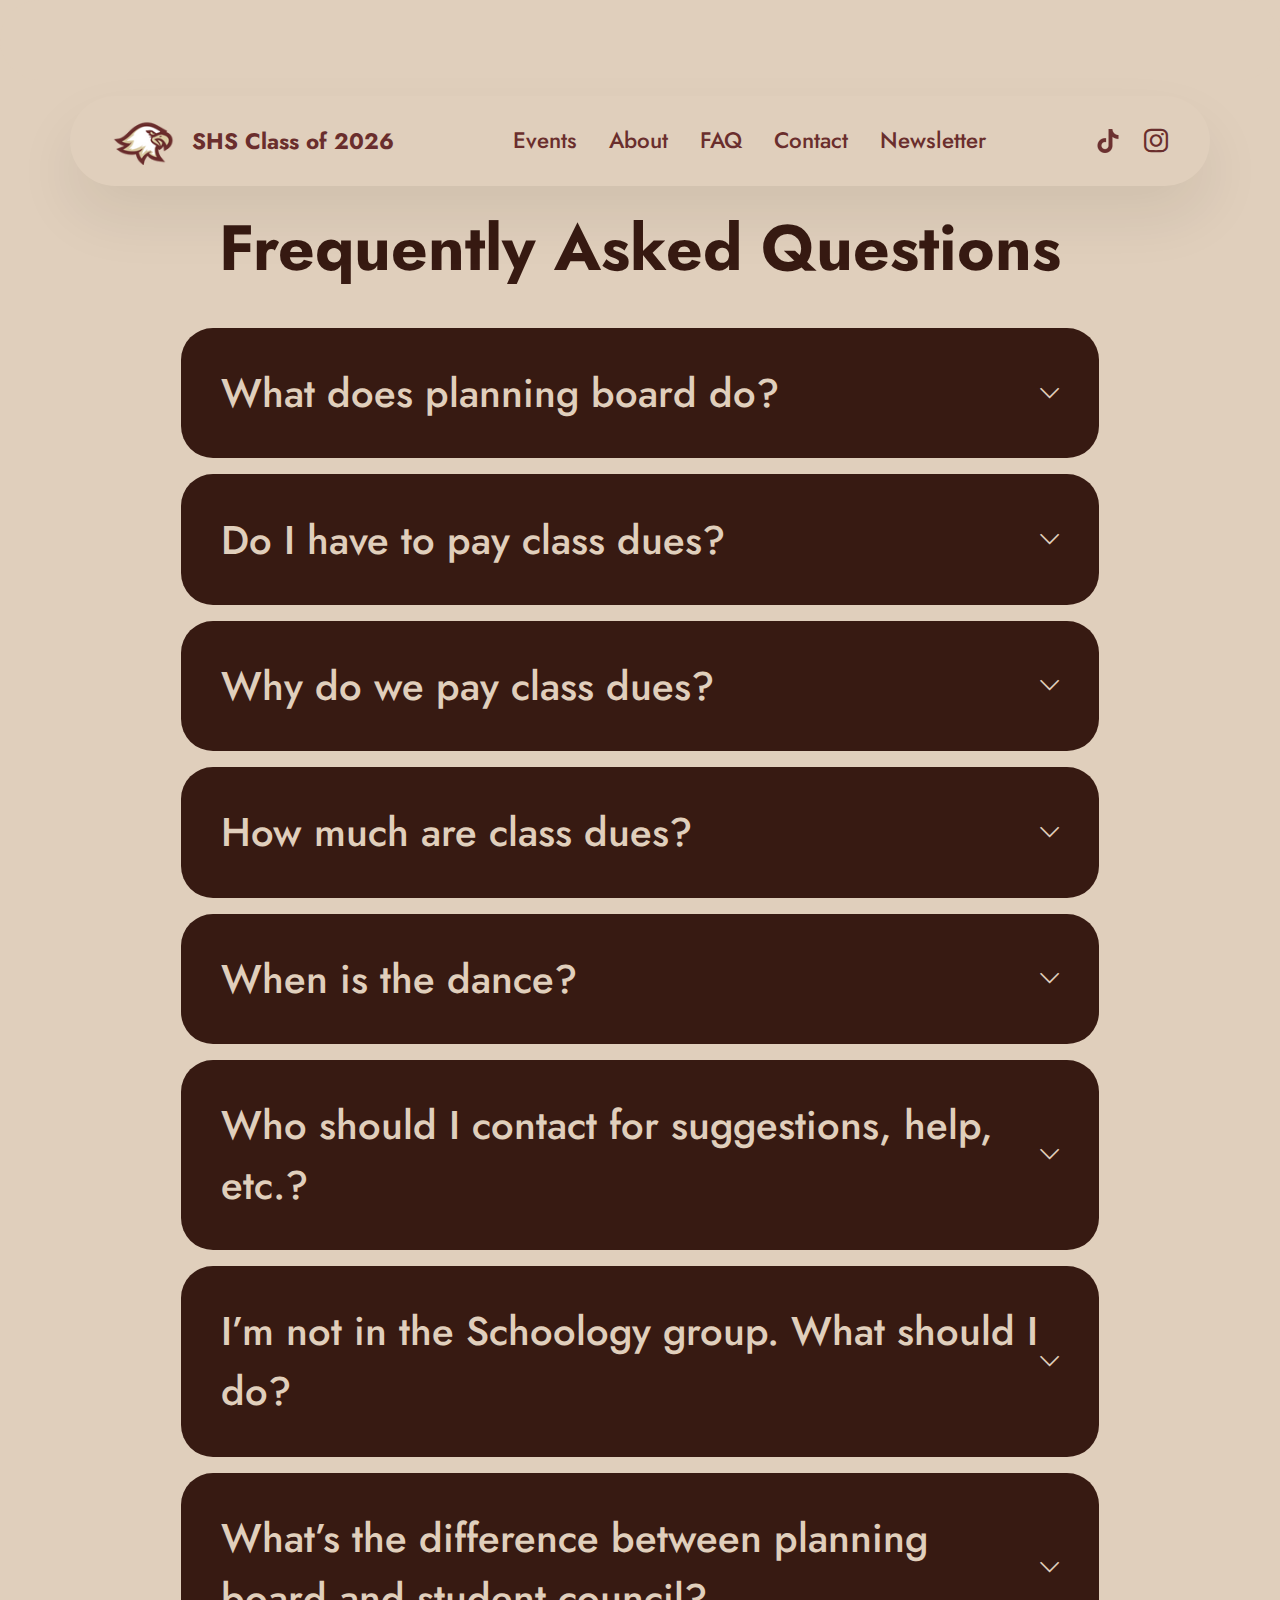
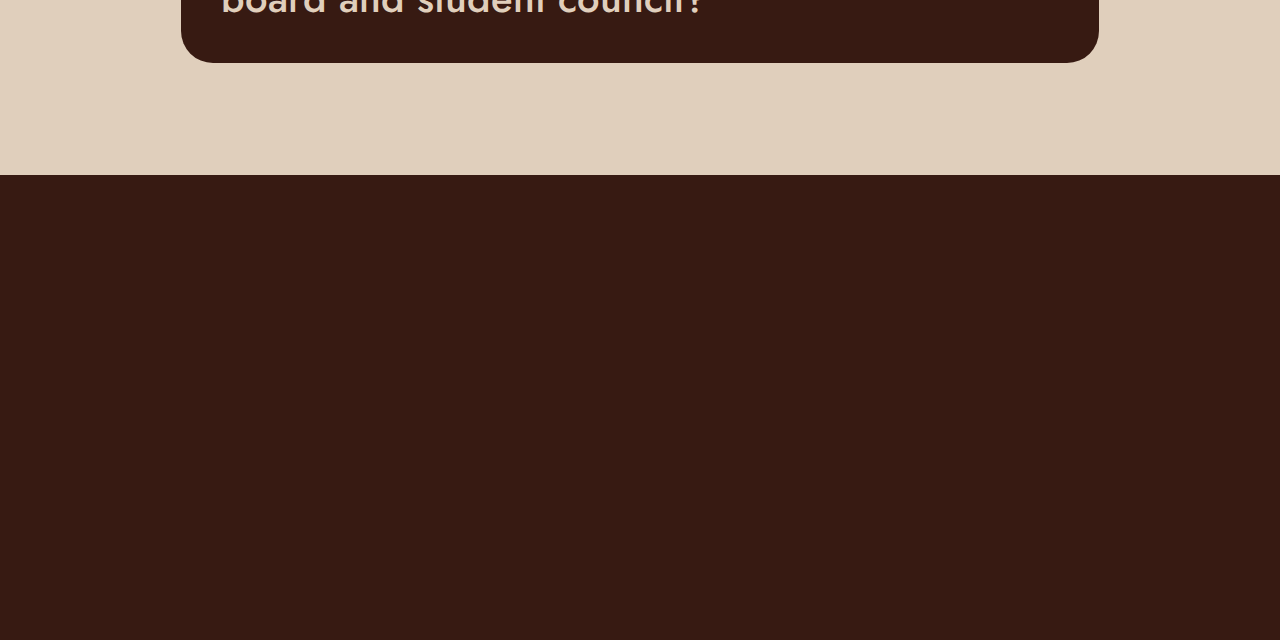
==== faq.html @ f6a35b47 "inital commit" ====
<!DOCTYPE html>
<html  >
<head>
  <!-- Site made with Mobirise Website Builder v5.9.6, https://mobirise.com -->
  <meta charset="UTF-8">
  <meta http-equiv="X-UA-Compatible" content="IE=edge">
  <meta name="generator" content="Mobirise v5.9.6, mobirise.com">
  <meta name="viewport" content="width=device-width, initial-scale=1, minimum-scale=1">
  <link rel="shortcut icon" href="assets/images/shslogo-2-90x90.png" type="image/x-icon">
  <meta name="description" content="">
  
  
  <title>FAQ</title>
  <link rel="stylesheet" href="assets/web/assets/mobirise-icons2/mobirise2.css">
  <link rel="stylesheet" href="assets/bootstrap/css/bootstrap.min.css">
  <link rel="stylesheet" href="assets/bootstrap/css/bootstrap-grid.min.css">
  <link rel="stylesheet" href="assets/bootstrap/css/bootstrap-reboot.min.css">
  <link rel="stylesheet" href="assets/animatecss/animate.css">
  <link rel="stylesheet" href="assets/dropdown/css/style.css">
  <link rel="stylesheet" href="assets/socicon/css/styles.css">
  <link rel="stylesheet" href="assets/theme/css/style.css">
  <link rel="preload" href="https://fonts.googleapis.com/css?family=Jost:100,200,300,400,500,600,700,800,900,100i,200i,300i,400i,500i,600i,700i,800i,900i&display=swap" as="style" onload="this.onload=null;this.rel='stylesheet'">
  <noscript><link rel="stylesheet" href="https://fonts.googleapis.com/css?family=Jost:100,200,300,400,500,600,700,800,900,100i,200i,300i,400i,500i,600i,700i,800i,900i&display=swap"></noscript>
  <link rel="preload" as="style" href="assets/mobirise/css/mbr-additional.css"><link rel="stylesheet" href="assets/mobirise/css/mbr-additional.css" type="text/css">

  
  
  
</head>
<body>
    <!-- ticker -->
<section> 

	<div class="ticker-container">
	  <div class="ticker-wrapper">
	  <div class="ticker-transition">
	  <div class="ticker-item"><h1  class="mbr-section-title mbr-fonts-style align-center mb-0 display-2">Class Dues of $20 are due Friday 6/10!</h1></div>
	  <div class="ticker-item"><h1  class="mbr-section-title mbr-fonts-style align-center mb-0 display-2">Dues will be collected at lunch between 2/10 and 6/10 </h1></div>
	  </div>
	  </div>
	  </div>
  
  </section>
  <section data-bs-version="5.1" class="menu menu2 cid-tJS6tZXiPa" once="menu" id="menu02-1u">
	

	<nav class="navbar navbar-dropdown navbar-expand-lg">
		<div class="container">
			<div class="navbar-brand">
				<span class="navbar-logo">
					<a href="index.html">
						<img src="assets/images/shslogo-2-90x90.png" alt="SHS" style="height: 3rem;">
					</a>
				</span>
				<span class="navbar-caption-wrap"><a class="navbar-caption text-warning text-primary display-4" href="index.html">SHS Class of 2026</a></span>
			</div>
			<button class="navbar-toggler" type="button" data-toggle="collapse" data-bs-toggle="collapse" data-target="#navbarSupportedContent" data-bs-target="#navbarSupportedContent" aria-controls="navbarNavAltMarkup" aria-expanded="false" aria-label="Toggle navigation">
				<div class="hamburger">
					<span></span>
					<span></span>
					<span></span>
					<span></span>
				</div>
			</button>
			<div class="collapse navbar-collapse" id="navbarSupportedContent">
				<ul class="navbar-nav nav-dropdown nav-right" data-app-modern-menu="true"><li class="nav-item"><a class="nav-link link text-warning text-primary display-4" href="index.html#tabs1-1m">Events</a></li><li class="nav-item">
						<a class="nav-link link text-warning text-primary display-4" href="index.html#header01-7">About</a>
					</li>
					<li class="nav-item">
						<a class="nav-link link text-warning text-primary display-4" href="faq.html" aria-expanded="false">FAQ</a>
					</li>
					<li class="nav-item">
						<a class="nav-link link text-warning text-primary display-4" href="page1.html">Contact</a>
					</li><li class="nav-item"><a class="nav-link link text-warning text-primary display-4" href="index.html#form01-23">Newsletter</a></li></ul>
				<div class="icons-menu">
					<a class="iconfont-wrapper" href="https://www.tiktok.com/@shs_planning_board26">
						<span class="p-2 mbr-iconfont socicon-tiktok socicon"></span>
					</a>
					<a class="iconfont-wrapper" href="https://www.instagram.com/sharonclassof26/">
						<span class="p-2 mbr-iconfont socicon-instagram socicon"></span>
					</a>
					
					
				</div>
				
			</div>
		</div>
	</nav>
</section>

<section data-bs-version="5.1" class="list1 cid-tQ1rCrX3XJ" id="list01-1n">
	<br>
    <br>
    <br>
	
	<div class="container">
		<div class="row justify-content-center">
			<div class="col-12 col-md-12 col-lg-10 m-auto">
				<div class="content">
					<div class="mbr-section-head align-left mb-5">
						
						<h3 class="mbr-section-title mb-2 mbr-fonts-style display-2">
							<strong>Frequently Asked Questions</strong>
						</h3>
					</div>
					<div id="bootstrap-accordion_15" class="panel-group accordionStyles accordion" role="tablist" aria-multiselectable="true">
						<div class="card mb-3">
							<div class="card-header" role="tab" id="headingOne">
								<a role="button" class="panel-title collapsed" data-toggle="collapse" data-bs-toggle="collapse" data-core="" href="#collapse1_15" aria-expanded="false" aria-controls="collapse1">
									<h6 class="panel-title-edit mbr-semibold mbr-fonts-style mb-0 display-5">
										What does planning board do?
									</h6>
									<span class="sign mbr-iconfont mobi-mbri-arrow-down"></span>
								</a>
							</div>
							<div id="collapse1_15" class="panel-collapse noScroll collapse" role="tabpanel" aria-labelledby="headingOne" data-parent="#accordion" data-bs-parent="#bootstrap-accordion_15">
								<div class="panel-body">
									<p class="mbr-fonts-style panel-text display-7">
										Planning Board works to plan fun events for the class like dances, spirit days, and more.
									</p>
								</div>
							</div>
						</div>
						<div class="card mb-3">
							<div class="card-header" role="tab" id="headingOne">
								<a role="button" class="panel-title collapsed" data-toggle="collapse" data-bs-toggle="collapse" data-core="" href="#collapse2_15" aria-expanded="false" aria-controls="collapse2">
									<h6 class="panel-title-edit mbr-semibold mbr-fonts-style mb-0 display-5">
										Do I have to pay class dues?
									</h6>
									<span class="sign mbr-iconfont mobi-mbri-arrow-down"></span>
								</a>
							</div>
							<div id="collapse2_15" class="panel-collapse noScroll collapse" role="tabpanel" aria-labelledby="headingOne" data-parent="#accordion" data-bs-parent="#bootstrap-accordion_15">
								<div class="panel-body">
									<p class="mbr-fonts-style panel-text display-7">
										Yes. If you don’t pay your dues then you won’t be able to participate in class events.
									</p>
								</div>
							</div>
						</div>
						<div class="card mb-3">
							<div class="card-header" role="tab" id="headingOne">
								<a role="button" class="panel-title collapsed" data-toggle="collapse" data-bs-toggle="collapse" data-core="" href="#collapse3_15" aria-expanded="false" aria-controls="collapse3">
									<h6 class="panel-title-edit mbr-semibold mbr-fonts-style mb-0 display-5">
										Why do we pay class dues?
									</h6>
									<span class="sign mbr-iconfont mobi-mbri-arrow-down"></span>
								</a>
							</div>
							<div id="collapse3_15" class="panel-collapse noScroll collapse" role="tabpanel" aria-labelledby="headingOne" data-parent="#accordion" data-bs-parent="#bootstrap-accordion_15">
								<div class="panel-body">
									<p class="mbr-fonts-style panel-text display-7">
										Class dues help fund the activities for the class.
									</p>
								</div>
							</div>
						</div>
						<div class="card mb-3">
							<div class="card-header" role="tab" id="headingOne">
								<a role="button" class="panel-title collapsed" data-toggle="collapse" data-bs-toggle="collapse" data-core="" href="#collapse4_15" aria-expanded="false" aria-controls="collapse4">
									<h6 class="panel-title-edit mbr-semibold mbr-fonts-style mb-0 display-5">
										How much are class dues?
									</h6>
									<span class="sign mbr-iconfont mobi-mbri-arrow-down"></span>
								</a>
							</div>
							<div id="collapse4_15" class="panel-collapse noScroll collapse" role="tabpanel" aria-labelledby="headingOne" data-parent="#accordion" data-bs-parent="#bootstrap-accordion_15">
								<div class="panel-body">
									<p class="mbr-fonts-style panel-text display-7">
										The amount changes every year. For Freshmen it is $10 and then it goes up by $10 each year. Sophomores $20 Juniors $30 Seniors $40 
									</p>
								</div>
							</div>
						</div>
						<div class="card mb-3">
							<div class="card-header" role="tab" id="headingOne">
								<a role="button" class="panel-title collapsed" data-toggle="collapse" data-bs-toggle="collapse" data-core="" href="#collapse5_15" aria-expanded="false" aria-controls="collapse5">
									<h6 class="panel-title-edit mbr-semibold mbr-fonts-style mb-0 display-5">
										When is the dance?
									</h6>
									<span class="sign mbr-iconfont mobi-mbri-arrow-down"></span>
								</a>
							</div>
							<div id="collapse5_15" class="panel-collapse noScroll collapse" role="tabpanel" aria-labelledby="headingOne" data-parent="#accordion" data-bs-parent="#bootstrap-accordion_15">
								<div class="panel-body">
									<p class="mbr-fonts-style panel-text display-7">
										Check the upcoming events tab to see what we have planned and when it's happening. You can also check out our instagram for updates on the events we have planned.
									</p>
								</div>
							</div>
						</div>
						<div class="card mb-3">
							<div class="card-header" role="tab" id="headingOne">
								<a role="button" class="panel-title collapsed" data-toggle="collapse" data-bs-toggle="collapse" data-core="" href="#collapse6_15" aria-expanded="false" aria-controls="collapse5">
									<h6 class="panel-title-edit mbr-semibold mbr-fonts-style mb-0 display-5">
										Who should I contact for suggestions, help, etc.?
									</h6>
									<span class="sign mbr-iconfont mobi-mbri-arrow-down"></span>
								</a>
							</div>
							<div id="collapse6_15" class="panel-collapse noScroll collapse" role="tabpanel" aria-labelledby="headingOne" data-parent="#accordion" data-bs-parent="#bootstrap-accordion_15">
								<div class="panel-body">
									<p class="mbr-fonts-style panel-text display-7">
										Please send feedback and You can also contact any of the officers by email or other means of communication. 
										You can fill out the feedback form with suggestions, email sharonclassof2026@gmail.com, or check out the Contact tab for more information on messaging specific people.
									</p>
								</div>
							</div>
						</div>
						<div class="card mb-3">
							<div class="card-header" role="tab" id="headingOne">
								<a role="button" class="panel-title collapsed" data-toggle="collapse" data-bs-toggle="collapse" data-core="" href="#collapse7_15" aria-expanded="false" aria-controls="collapse5">
									<h6 class="panel-title-edit mbr-semibold mbr-fonts-style mb-0 display-5">
										I’m not in the Schoology group. What should I do?
									</h6>
									<span class="sign mbr-iconfont mobi-mbri-arrow-down"></span>
								</a>
							</div>
							<div id="collapse7_15" class="panel-collapse noScroll collapse" role="tabpanel" aria-labelledby="headingOne" data-parent="#accordion" data-bs-parent="#bootstrap-accordion_15">
								<div class="panel-body">
									<p class="mbr-fonts-style panel-text display-7">
										If you are not on the Schoology, fill out the google form linked on the home page and we will get you into the group as soon as we can.
									</p>
								</div>
							</div>
						</div>
						<div class="card mb-3">
							<div class="card-header" role="tab" id="headingOne">
								<a role="button" class="panel-title collapsed" data-toggle="collapse" data-bs-toggle="collapse" data-core="" href="#collapse8_15" aria-expanded="false" aria-controls="collapse6">
									<h6 class="panel-title-edit mbr-semibold mbr-fonts-style mb-0 display-5">
										What’s the difference between planning board and student council?
									</h6>
									<span class="sign mbr-iconfont mobi-mbri-arrow-down"></span>
								</a>
							</div>
							<div id="collapse8_15" class="panel-collapse noScroll collapse" role="tabpanel" aria-labelledby="headingOne" data-parent="#accordion" data-bs-parent="#bootstrap-accordion_15">
								<div class="panel-body">
									<p class="mbr-fonts-style panel-text display-7">
										Student council is made up of students from all grades and they plan school wide events like pep rallies. On the other hand, the planning board is specific to the class and plans grade specific events like dances.
									</p>
								</div>
							</div>
						</div>
					</div>
				</div>
			</div>
		</div>
	</div>
</section>

<section data-bs-version="5.1" class="footer1 programm5 cid-tQ3agaWe8R" once="footers" id="footer03-22">

        

    

    <div class="container">
        <div class="row">

            <div class="row-links mb-4">
                <ul class="header-menu">
                  
                  
                  
                  
                <li class="header-menu-item mbr-fonts-style display-5"><a href="index.html#header01-7" class="text-secondary">About</a></li><li class="header-menu-item mbr-fonts-style display-5"><strong><a href="index.html#tabs1-1m" class="text-secondary">Upcoming Events</a></strong></li><li class="header-menu-item mbr-fonts-style display-5"><strong><em><a href="page1.html" class="text-secondary">Contact</a></em></strong><br></li><li class="header-menu-item mbr-fonts-style display-5"><a href="index.html#list01-1n" class="text-secondary">FAQ</a></li></ul>
              </div>

            <div class="col-12">
                <div class="social-row">
                    <div class="soc-item">
                        <a href="https://www.instagram.com/sharonclassof26/" target="_blank">
                            <span class="mbr-iconfont display-7 socicon-instagram socicon"></span>
                        </a>
                    </div>
                    <div class="soc-item">
                        <a href="https://www.tiktok.com/@shs_planning_board26" target="_blank">
                            <span class="mbr-iconfont socicon-tiktok socicon"></span>
                        </a>
                    </div>
                    
                    
                    
                </div>
            </div>
            <div class="col-12 mt-5">
                <p class="mbr-fonts-style copyright display-7">
                    Sharon High School Class of 2026 Planning Board</p>
            </div>
        </div>
    </div>
</section><script src="assets/bootstrap/js/bootstrap.bundle.min.js"></script>  <script src="assets/smoothscroll/smooth-scroll.js"></script>  <script src="assets/ytplayer/index.js"></script>  <script src="assets/dropdown/js/navbar-dropdown.js"></script>  <script src="assets/theme/js/script.js"></script>  <script src="assets/formoid/formoid.min.js"></script>  
  
  
 <div id="scrollToTop" class="scrollToTop mbr-arrow-up"><a style="text-align: center;"><i class="mbr-arrow-up-icon mbr-arrow-up-icon-cm cm-icon cm-icon-smallarrow-up"></i></a></div>
    <input name="animation" type="hidden">
  </body>
</html>
---- assets/web/assets/mobirise-icons2/mobirise2.css ----
@font-face {
  font-family: 'Moririse2';
  font-display: swap;
  src:  url('mobirise2.eot?f2bix4');
  src:  url('mobirise2.eot?f2bix4#iefix') format('embedded-opentype'),
    url('mobirise2.ttf?f2bix4') format('truetype'),
    url('mobirise2.woff?f2bix4') format('woff'),
    url('mobirise2.svg?f2bix4#mobirise2') format('svg');
  font-weight: normal;
  font-style: normal;
}

[class^="mobi-"], [class*=" mobi-"] {
  /* use !important to prevent issues with browser extensions that change fonts */
  font-family: 'Moririse2' !important;
  speak: none;
  font-style: normal;
  font-weight: normal;
  font-variant: normal;
  text-transform: none;
  line-height: 1;

  /* Better Font Rendering =========== */
  -webkit-font-smoothing: antialiased;
  -moz-osx-font-smoothing: grayscale;
}

.mobi-mbri-add-submenu:before {
  content: "\e900";
}
.mobi-mbri-alert:before {
  content: "\e901";
}
.mobi-mbri-align-center:before {
  content: "\e902";
}
.mobi-mbri-align-justify:before {
  content: "\e903";
}
.mobi-mbri-align-left:before {
  content: "\e904";
}
.mobi-mbri-align-right:before {
  content: "\e905";
}
.mobi-mbri-android:before {
  content: "\e906";
}
.mobi-mbri-apple:before {
  content: "\e907";
}
.mobi-mbri-arrow-down:before {
  content: "\e908";
}
.mobi-mbri-arrow-next:before {
  content: "\e909";
}
.mobi-mbri-arrow-prev:before {
  content: "\e90a";
}
.mobi-mbri-arrow-up:before {
  content: "\e90b";
}
.mobi-mbri-bold:before {
  content: "\e90c";
}
.mobi-mbri-bookmark:before {
  content: "\e90d";
}
.mobi-mbri-bootstrap:before {
  content: "\e90e";
}
.mobi-mbri-briefcase:before {
  content: "\e90f";
}
.mobi-mbri-browse:before {
  content: "\e910";
}
.mobi-mbri-bulleted-list:before {
  content: "\e911";
}
.mobi-mbri-calendar:before {
  content: "\e912";
}
.mobi-mbri-camera:before {
  content: "\e913";
}
.mobi-mbri-cart-add:before {
  content: "\e914";
}
.mobi-mbri-cart-full:before {
  content: "\e915";
}
.mobi-mbri-cash:before {
  content: "\e916";
}
.mobi-mbri-change-style:before {
  content: "\e917";
}
.mobi-mbri-chat:before {
  content: "\e918";
}
.mobi-mbri-clock:before {
  content: "\e919";
}
.mobi-mbri-close:before {
  content: "\e91a";
}
.mobi-mbri-cloud:before {
  content: "\e91b";
}
.mobi-mbri-code:before {
  content: "\e91c";
}
.mobi-mbri-contact-form:before {
  content: "\e91d";
}
.mobi-mbri-credit-card:before {
  content: "\e91e";
}
.mobi-mbri-cursor-click:before {
  content: "\e91f";
}
.mobi-mbri-cust-feedback:before {
  content: "\e920";
}
.mobi-mbri-database:before {
  content: "\e921";
}
.mobi-mbri-delivery:before {
  content: "\e922";
}
.mobi-mbri-desktop:before {
  content: "\e923";
}
.mobi-mbri-devices:before {
  content: "\e924";
}
.mobi-mbri-down:before {
  content: "\e925";
}
.mobi-mbri-download-2:before {
  content: "\e926";
}
.mobi-mbri-download:before {
  content: "\e927";
}
.mobi-mbri-drag-n-drop-2:before {
  content: "\e928";
}
.mobi-mbri-drag-n-drop:before {
  content: "\e929";
}
.mobi-mbri-edit-2:before {
  content: "\e92a";
}
.mobi-mbri-edit:before {
  content: "\e92b";
}
.mobi-mbri-error:before {
  content: "\e92c";
}
.mobi-mbri-extension:before {
  content: "\e92d";
}
.mobi-mbri-features:before {
  content: "\e92e";
}
.mobi-mbri-file:before {
  content: "\e92f";
}
.mobi-mbri-flag:before {
  content: "\e930";
}
.mobi-mbri-folder:before {
  content: "\e931";
}
.mobi-mbri-gift:before {
  content: "\e932";
}
.mobi-mbri-github:before {
  content: "\e933";
}
.mobi-mbri-globe-2:before {
  content: "\e934";
}
.mobi-mbri-globe:before {
  content: "\e935";
}
.mobi-mbri-growing-chart:before {
  content: "\e936";
}
.mobi-mbri-hearth:before {
  content: "\e937";
}
.mobi-mbri-help:before {
  content: "\e938";
}
.mobi-mbri-home:before {
  content: "\e939";
}
.mobi-mbri-hot-cup:before {
  content: "\e93a";
}
.mobi-mbri-idea:before {
  content: "\e93b";
}
.mobi-mbri-image-gallery:before {
  content: "\e93c";
}
.mobi-mbri-image-slider:before {
  content: "\e93d";
}
.mobi-mbri-info:before {
  content: "\e93e";
}
.mobi-mbri-italic:before {
  content: "\e93f";
}
.mobi-mbri-key:before {
  content: "\e940";
}
.mobi-mbri-laptop:before {
  content: "\e941";
}
.mobi-mbri-layers:before {
  content: "\e942";
}
.mobi-mbri-left-right:before {
  content: "\e943";
}
.mobi-mbri-left:before {
  content: "\e944";
}
.mobi-mbri-letter:before {
  content: "\e945";
}
.mobi-mbri-like:before {
  content: "\e946";
}
.mobi-mbri-link:before {
  content: "\e947";
}
.mobi-mbri-lock:before {
  content: "\e948";
}
.mobi-mbri-login:before {
  content: "\e949";
}
.mobi-mbri-logout:before {
  content: "\e94a";
}
.mobi-mbri-magic-stick:before {
  content: "\e94b";
}
.mobi-mbri-map-pin:before {
  content: "\e94c";
}
.mobi-mbri-menu:before {
  content: "\e94d";
}
.mobi-mbri-mobile-2:before {
  content: "\e94e";
}
.mobi-mbri-mobile-horizontal:before {
  content: "\e94f";
}
.mobi-mbri-mobile:before {
  content: "\e950";
}
.mobi-mbri-mobirise:before {
  content: "\e951";
}
.mobi-mbri-more-horizontal:before {
  content: "\e952";
}
.mobi-mbri-more-vertical:before {
  content: "\e953";
}
.mobi-mbri-music:before {
  content: "\e954";
}
.mobi-mbri-new-file:before {
  content: "\e955";
}
.mobi-mbri-numbered-list:before {
  content: "\e956";
}
.mobi-mbri-opened-folder:before {
  content: "\e957";
}
.mobi-mbri-pages:before {
  content: "\e958";
}
.mobi-mbri-paper-plane:before {
  content: "\e959";
}
.mobi-mbri-paperclip:before {
  content: "\e95a";
}
.mobi-mbri-phone:before {
  content: "\e95b";
}
.mobi-mbri-photo:before {
  content: "\e95c";
}
.mobi-mbri-photos:before {
  content: "\e95d";
}
.mobi-mbri-pin:before {
  content: "\e95e";
}
.mobi-mbri-play:before {
  content: "\e95f";
}
.mobi-mbri-plus:before {
  content: "\e960";
}
.mobi-mbri-preview:before {
  content: "\e961";
}
.mobi-mbri-print:before {
  content: "\e962";
}
.mobi-mbri-protect:before {
  content: "\e963";
}
.mobi-mbri-question:before {
  content: "\e964";
}
.mobi-mbri-quote-left:before {
  content: "\e965";
}
.mobi-mbri-quote-right:before {
  content: "\e966";
}
.mobi-mbri-redo:before {
  content: "\e967";
}
.mobi-mbri-refresh:before {
  content: "\e968";
}
.mobi-mbri-responsive-2:before {
  content: "\e969";
}
.mobi-mbri-responsive:before {
  content: "\e96a";
}
.mobi-mbri-right:before {
  content: "\e96b";
}
.mobi-mbri-rocket:before {
  content: "\e96c";
}
.mobi-mbri-sad-face:before {
  content: "\e96d";
}
.mobi-mbri-sale:before {
  content: "\e96e";
}
.mobi-mbri-save:before {
  content: "\e96f";
}
.mobi-mbri-search:before {
  content: "\e970";
}
.mobi-mbri-setting-2:before {
  content: "\e971";
}
.mobi-mbri-setting-3:before {
  content: "\e972";
}
.mobi-mbri-setting:before {
  content: "\e973";
}
.mobi-mbri-share:before {
  content: "\e974";
}
.mobi-mbri-shopping-bag:before {
  content: "\e975";
}
.mobi-mbri-shopping-basket:before {
  content: "\e976";
}
.mobi-mbri-shopping-cart:before {
  content: "\e977";
}
.mobi-mbri-sites:before {
  content: "\e978";
}
.mobi-mbri-smile-face:before {
  content: "\e979";
}
.mobi-mbri-speed:before {
  content: "\e97a";
}
.mobi-mbri-star:before {
  content: "\e97b";
}
.mobi-mbri-success:before {
  content: "\e97c";
}
.mobi-mbri-sun:before {
  content: "\e97d";
}
.mobi-mbri-sun2:before {
  content: "\e97e";
}
.mobi-mbri-tablet-vertical:before {
  content: "\e97f";
}
.mobi-mbri-tablet:before {
  content: "\e980";
}
.mobi-mbri-target:before {
  content: "\e981";
}
.mobi-mbri-timer:before {
  content: "\e982";
}
.mobi-mbri-to-ftp:before {
  content: "\e983";
}
.mobi-mbri-to-local-drive:before {
  content: "\e984";
}
.mobi-mbri-touch-swipe:before {
  content: "\e985";
}
.mobi-mbri-touch:before {
  content: "\e986";
}
.mobi-mbri-trash:before {
  content: "\e987";
}
.mobi-mbri-underline:before {
  content: "\e988";
}
.mobi-mbri-undo:before {
  content: "\e989";
}
.mobi-mbri-unlink:before {
  content: "\e98a";
}
.mobi-mbri-unlock:before {
  content: "\e98b";
}
.mobi-mbri-up-down:before {
  content: "\e98c";
}
.mobi-mbri-up:before {
  content: "\e98d";
}
.mobi-mbri-update:before {
  content: "\e98e";
}
.mobi-mbri-upload-2:before {
  content: "\e98f";
}
.mobi-mbri-upload:before {
  content: "\e990";
}
.mobi-mbri-user-2:before {
  content: "\e991";
}
.mobi-mbri-user:before {
  content: "\e992";
}
.mobi-mbri-users:before {
  content: "\e993";
}
.mobi-mbri-video-play:before {
  content: "\e994";
}
.mobi-mbri-video:before {
  content: "\e995";
}
.mobi-mbri-watch:before {
  content: "\e996";
}
.mobi-mbri-website-theme-2:before {
  content: "\e997";
}
.mobi-mbri-website-theme:before {
  content: "\e998";
}
.mobi-mbri-wifi:before {
  content: "\e999";
}
.mobi-mbri-windows:before {
  content: "\e99a";
}
.mobi-mbri-zoom-in:before {
  content: "\e99b";
}
.mobi-mbri-zoom-out:before {
  content: "\e99c";
}
---- assets/dropdown/css/style.css ----
.navbar-dropdown {
  left: 0;
  padding: 0;
  position: absolute;
  right: 0;
  top: 0;
  transition: all 0.45s ease;
  z-index: 1030;
  background: #282828; }
  .navbar-dropdown .navbar-logo {
    margin-right: 0.8rem;
    transition: margin 0.3s ease-in-out;
    vertical-align: middle; }
    .navbar-dropdown .navbar-logo img {
      height: 3.125rem;
      transition: all 0.3s ease-in-out; }
    .navbar-dropdown .navbar-logo.mbr-iconfont {
      font-size: 3.125rem;
      line-height: 3.125rem; }
  .navbar-dropdown .navbar-caption {
    font-weight: 700;
    white-space: normal;
    vertical-align: -4px;
    line-height: 3.125rem !important; }
    .navbar-dropdown .navbar-caption, .navbar-dropdown .navbar-caption:hover {
      color: inherit;
      text-decoration: none; }
  .navbar-dropdown .mbr-iconfont + .navbar-caption {
    vertical-align: -1px; }
  .navbar-dropdown.navbar-fixed-top {
    position: fixed; }
  .navbar-dropdown .navbar-brand span {
    vertical-align: -4px; }
  .navbar-dropdown.bg-color.transparent {
    background: none; }
  .navbar-dropdown.navbar-short .navbar-brand {
    padding: 0.625rem 0; }
    .navbar-dropdown.navbar-short .navbar-brand span {
      vertical-align: -1px; }
  .navbar-dropdown.navbar-short .navbar-caption {
    line-height: 2.375rem !important;
    vertical-align: -2px; }
  .navbar-dropdown.navbar-short .navbar-logo {
    margin-right: 0.5rem; }
    .navbar-dropdown.navbar-short .navbar-logo img {
      height: 2.375rem; }
    .navbar-dropdown.navbar-short .navbar-logo.mbr-iconfont {
      font-size: 2.375rem;
      line-height: 2.375rem; }
  .navbar-dropdown.navbar-short .mbr-table-cell {
    height: 3.625rem; }
  .navbar-dropdown .navbar-close {
    left: 0.6875rem;
    position: fixed;
    top: 0.75rem;
    z-index: 1000; }
  .navbar-dropdown .hamburger-icon {
    content: "";
    display: inline-block;
    vertical-align: middle;
    width: 16px;
    -webkit-box-shadow: 0 -6px 0 1px #282828,0 0 0 1px #282828,0 6px 0 1px #282828;
    -moz-box-shadow: 0 -6px 0 1px #282828,0 0 0 1px #282828,0 6px 0 1px #282828;
    box-shadow: 0 -6px 0 1px #282828,0 0 0 1px #282828,0 6px 0 1px #282828; }

.dropdown-menu .dropdown-toggle[data-toggle="dropdown-submenu"]::after {
  border-bottom: 0.35em solid transparent;
  border-left: 0.35em solid;
  border-right: 0;
  border-top: 0.35em solid transparent;
  margin-left: 0.3rem; }

.dropdown-menu .dropdown-item:focus {
  outline: 0; }

.nav-dropdown {
  font-size: 0.75rem;
  font-weight: 500;
  height: auto !important; }
  .nav-dropdown .nav-btn {
    padding-left: 1rem; }
  .nav-dropdown .link {
    margin: .667em 1.667em;
    font-weight: 500;
    padding: 0;
    transition: color .2s ease-in-out; }
    .nav-dropdown .link.dropdown-toggle {
      margin-right: 2.583em; }
      .nav-dropdown .link.dropdown-toggle::after {
        margin-left: .25rem;
        border-top: 0.35em solid;
        border-right: 0.35em solid transparent;
        border-left: 0.35em solid transparent;
        border-bottom: 0; }
      .nav-dropdown .link.dropdown-toggle[aria-expanded="true"] {
        margin: 0;
        padding: 0.667em 3.263em  0.667em 1.667em; }
  .nav-dropdown .link::after,
  .nav-dropdown .dropdown-item::after {
    color: inherit; }
  .nav-dropdown .btn {
    font-size: 0.75rem;
    font-weight: 700;
    letter-spacing: 0;
    margin-bottom: 0;
    padding-left: 1.25rem;
    padding-right: 1.25rem; }
  .nav-dropdown .dropdown-menu {
    border-radius: 0;
    border: 0;
    left: 0;
    margin: 0;
    padding-bottom: 1.25rem;
    padding-top: 1.25rem;
    position: relative; }
  .nav-dropdown .dropdown-submenu {
    margin-left: 0.125rem;
    top: 0; }
  .nav-dropdown .dropdown-item {
    font-weight: 500;
    line-height: 2;
    padding: 0.3846em 4.615em 0.3846em 1.5385em;
    position: relative;
    transition: color .2s ease-in-out, background-color .2s ease-in-out; }
    .nav-dropdown .dropdown-item::after {
      margin-top: -0.3077em;
      position: absolute;
      right: 1.1538em;
      top: 50%; }
    .nav-dropdown .dropdown-item:focus, .nav-dropdown .dropdown-item:hover {
      background: none; }

@media (max-width: 767px) {
  .nav-dropdown.navbar-toggleable-sm {
    bottom: 0;
    display: none;
    left: 0;
    overflow-x: hidden;
    position: fixed;
    top: 0;
    transform: translateX(-100%);
    -ms-transform: translateX(-100%);
    -webkit-transform: translateX(-100%);
    width: 18.75rem;
    z-index: 999; } }
.nav-dropdown.navbar-toggleable-xl {
  bottom: 0;
  display: none;
  left: 0;
  overflow-x: hidden;
  position: fixed;
  top: 0;
  transform: translateX(-100%);
  -ms-transform: translateX(-100%);
  -webkit-transform: translateX(-100%);
  width: 18.75rem;
  z-index: 999; }

.nav-dropdown-sm {
  display: block !important;
  overflow-x: hidden;
  overflow: auto;
  padding-top: 3.875rem; }
  .nav-dropdown-sm::after {
    content: "";
    display: block;
    height: 3rem;
    width: 100%; }
  .nav-dropdown-sm.collapse.in ~ .navbar-close {
    display: block !important; }
  .nav-dropdown-sm.collapsing, .nav-dropdown-sm.collapse.in {
    transform: translateX(0);
    -ms-transform: translateX(0);
    -webkit-transform: translateX(0);
    transition: all 0.25s ease-out;
    -webkit-transition: all 0.25s ease-out;
    background: #282828; }
  .nav-dropdown-sm.collapsing[aria-expanded="false"] {
    transform: translateX(-100%);
    -ms-transform: translateX(-100%);
    -webkit-transform: translateX(-100%); }
  .nav-dropdown-sm .nav-item {
    display: block;
    margin-left: 0 !important;
    padding-left: 0; }
  .nav-dropdown-sm .link,
  .nav-dropdown-sm .dropdown-item {
    border-top: 1px dotted rgba(255, 255, 255, 0.1);
    font-size: 0.8125rem;
    line-height: 1.6;
    margin: 0 !important;
    padding: 0.875rem 2.4rem 0.875rem 1.5625rem !important;
    position: relative;
    white-space: normal; }
    .nav-dropdown-sm .link:focus, .nav-dropdown-sm .link:hover,
    .nav-dropdown-sm .dropdown-item:focus,
    .nav-dropdown-sm .dropdown-item:hover {
      background: rgba(0, 0, 0, 0.2) !important;
      color: #c0a375; }
  .nav-dropdown-sm .nav-btn {
    position: relative;
    padding: 1.5625rem 1.5625rem 0 1.5625rem; }
    .nav-dropdown-sm .nav-btn::before {
      border-top: 1px dotted rgba(255, 255, 255, 0.1);
      content: "";
      left: 0;
      position: absolute;
      top: 0;
      width: 100%; }
    .nav-dropdown-sm .nav-btn + .nav-btn {
      padding-top: 0.625rem; }
      .nav-dropdown-sm .nav-btn + .nav-btn::before {
        display: none; }
  .nav-dropdown-sm .btn {
    padding: 0.625rem 0; }
  .nav-dropdown-sm .dropdown-toggle[data-toggle="dropdown-submenu"]::after {
    margin-left: .25rem;
    border-top: 0.35em solid;
    border-right: 0.35em solid transparent;
    border-left: 0.35em solid transparent;
    border-bottom: 0; }
  .nav-dropdown-sm .dropdown-toggle[data-toggle="dropdown-submenu"][aria-expanded="true"]::after {
    border-top: 0;
    border-right: 0.35em solid transparent;
    border-left: 0.35em solid transparent;
    border-bottom: 0.35em solid; }
  .nav-dropdown-sm .dropdown-menu {
    margin: 0;
    padding: 0;
    position: relative;
    top: 0;
    left: 0;
    width: 100%;
    border: 0;
    float: none;
    border-radius: 0;
    background: none; }
  .nav-dropdown-sm .dropdown-submenu {
    left: 100%;
    margin-left: 0.125rem;
    margin-top: -1.25rem;
    top: 0; }

.navbar-toggleable-sm .nav-dropdown .dropdown-menu {
  position: absolute; }

.navbar-toggleable-sm .nav-dropdown .dropdown-submenu {
  left: 100%;
  margin-left: 0.125rem;
  margin-top: -1.25rem;
  top: 0; }

.navbar-toggleable-sm.opened .nav-dropdown .dropdown-menu {
  position: relative; }

.navbar-toggleable-sm.opened .nav-dropdown .dropdown-submenu {
  left: 0;
  margin-left: 00rem;
  margin-top: 0rem;
  top: 0; }

.is-builder .nav-dropdown.collapsing {
  transition: none !important; }
---- assets/socicon/css/styles.css ----
@charset "UTF-8";

@font-face {
  font-family: 'Socicon';
  src:  url('../fonts/socicon.eot');
  src:  url('../fonts/socicon.eot?#iefix') format('embedded-opentype'),
    url('../fonts/socicon.woff2') format('woff2'),
    url('../fonts/socicon.ttf') format('truetype'),
    url('../fonts/socicon.woff') format('woff'),
    url('../fonts/socicon.svg#socicon') format('svg');
  font-weight: normal;
  font-style: normal;
  font-display: swap;
}

[data-icon]:before {
  font-family: "socicon" !important;
  content: attr(data-icon);
  font-style: normal !important;
  font-weight: normal !important;
  font-variant: normal !important;
  text-transform: none !important;
  speak: none;
  line-height: 1;
  -webkit-font-smoothing: antialiased;
  -moz-osx-font-smoothing: grayscale;
}

[class^="socicon-"], [class*=" socicon-"] {
  /* use !important to prevent issues with browser extensions that change fonts */
  font-family: 'Socicon' !important;
  speak: none;
  font-style: normal;
  font-weight: normal;
  font-variant: normal;
  text-transform: none;
  line-height: 1;

  /* Better Font Rendering =========== */
  -webkit-font-smoothing: antialiased;
  -moz-osx-font-smoothing: grayscale;
}




.socicon-eitaa:before {
  content: "\e97c";
}
.socicon-soroush:before {
  content: "\e97d";
}
.socicon-bale:before {
  content: "\e97e";
}
.socicon-zazzle:before {
  content: "\e97b";
}
.socicon-society6:before {
  content: "\e97a";
}
.socicon-redbubble:before {
  content: "\e979";
}
.socicon-avvo:before {
  content: "\e978";
}
.socicon-stitcher:before {
  content: "\e977";
}
.socicon-googlehangouts:before {
  content: "\e974";
}
.socicon-dlive:before {
  content: "\e975";
}
.socicon-vsco:before {
  content: "\e976";
}
.socicon-flipboard:before {
  content: "\e973";
}
.socicon-ubuntu:before {
  content: "\e958";
}
.socicon-artstation:before {
  content: "\e959";
}
.socicon-invision:before {
  content: "\e95a";
}
.socicon-torial:before {
  content: "\e95b";
}
.socicon-collectorz:before {
  content: "\e95c";
}
.socicon-seenthis:before {
  content: "\e95d";
}
.socicon-googleplaymusic:before {
  content: "\e95e";
}
.socicon-debian:before {
  content: "\e95f";
}
.socicon-filmfreeway:before {
  content: "\e960";
}
.socicon-gnome:before {
  content: "\e961";
}
.socicon-itchio:before {
  content: "\e962";
}
.socicon-jamendo:before {
  content: "\e963";
}
.socicon-mix:before {
  content: "\e964";
}
.socicon-sharepoint:before {
  content: "\e965";
}
.socicon-tinder:before {
  content: "\e966";
}
.socicon-windguru:before {
  content: "\e967";
}
.socicon-cdbaby:before {
  content: "\e968";
}
.socicon-elementaryos:before {
  content: "\e969";
}
.socicon-stage32:before {
  content: "\e96a";
}
.socicon-tiktok:before {
  content: url("../../../assets/images/tiktok.png");
}
.socicon-gitter:before {
  content: "\e96c";
}
.socicon-letterboxd:before {
  content: "\e96d";
}
.socicon-threema:before {
  content: "\e96e";
}
.socicon-splice:before {
  content: "\e96f";
}
.socicon-metapop:before {
  content: "\e970";
}
.socicon-naver:before {
  content: "\e971";
}
.socicon-remote:before {
  content: "\e972";
}
.socicon-internet:before {
  content: "\e957";
}
.socicon-moddb:before {
  content: "\e94b";
}
.socicon-indiedb:before {
  content: "\e94c";
}
.socicon-traxsource:before {
  content: "\e94d";
}
.socicon-gamefor:before {
  content: "\e94e";
}
.socicon-pixiv:before {
  content: "\e94f";
}
.socicon-myanimelist:before {
  content: "\e950";
}
.socicon-blackberry:before {
  content: "\e951";
}
.socicon-wickr:before {
  content: "\e952";
}
.socicon-spip:before {
  content: "\e953";
}
.socicon-napster:before {
  content: "\e954";
}
.socicon-beatport:before {
  content: "\e955";
}
.socicon-hackerone:before {
  content: "\e956";
}
.socicon-hackernews:before {
  content: "\e946";
}
.socicon-smashwords:before {
  content: "\e947";
}
.socicon-kobo:before {
  content: "\e948";
}
.socicon-bookbub:before {
  content: "\e949";
}
.socicon-mailru:before {
  content: "\e94a";
}
.socicon-gitlab:before {
  content: "\e945";
}
.socicon-instructables:before {
  content: "\e944";
}
.socicon-portfolio:before {
  content: "\e943";
}
.socicon-codered:before {
  content: "\e940";
}
.socicon-origin:before {
  content: "\e941";
}
.socicon-nextdoor:before {
  content: "\e942";
}
.socicon-udemy:before {
  content: "\e93f";
}
.socicon-livemaster:before {
  content: "\e93e";
}
.socicon-crunchbase:before {
  content: "\e93b";
}
.socicon-homefy:before {
  content: "\e93c";
}
.socicon-calendly:before {
  content: "\e93d";
}
.socicon-realtor:before {
  content: "\e90f";
}
.socicon-tidal:before {
  content: "\e910";
}
.socicon-qobuz:before {
  content: "\e911";
}
.socicon-natgeo:before {
  content: "\e912";
}
.socicon-mastodon:before {
  content: "\e913";
}
.socicon-unsplash:before {
  content: "\e914";
}
.socicon-homeadvisor:before {
  content: "\e915";
}
.socicon-angieslist:before {
  content: "\e916";
}
.socicon-codepen:before {
  content: "\e917";
}
.socicon-slack:before {
  content: "\e918";
}
.socicon-openaigym:before {
  content: "\e919";
}
.socicon-logmein:before {
  content: "\e91a";
}
.socicon-fiverr:before {
  content: "\e91b";
}
.socicon-gotomeeting:before {
  content: "\e91c";
}
.socicon-aliexpress:before {
  content: "\e91d";
}
.socicon-guru:before {
  content: "\e91e";
}
.socicon-appstore:before {
  content: "\e91f";
}
.socicon-homes:before {
  content: "\e920";
}
.socicon-zoom:before {
  content: "\e921";
}
.socicon-alibaba:before {
  content: "\e922";
}
.socicon-craigslist:before {
  content: "\e923";
}
.socicon-wix:before {
  content: "\e924";
}
.socicon-redfin:before {
  content: "\e925";
}
.socicon-googlecalendar:before {
  content: "\e926";
}
.socicon-shopify:before {
  content: "\e927";
}
.socicon-freelancer:before {
  content: "\e928";
}
.socicon-seedrs:before {
  content: "\e929";
}
.socicon-bing:before {
  content: "\e92a";
}
.socicon-doodle:before {
  content: "\e92b";
}
.socicon-bonanza:before {
  content: "\e92c";
}
.socicon-squarespace:before {
  content: "\e92d";
}
.socicon-toptal:before {
  content: "\e92e";
}
.socicon-gust:before {
  content: "\e92f";
}
.socicon-ask:before {
  content: "\e930";
}
.socicon-trulia:before {
  content: "\e931";
}
.socicon-loomly:before {
  content: "\e932";
}
.socicon-ghost:before {
  content: "\e933";
}
.socicon-upwork:before {
  content: "\e934";
}
.socicon-fundable:before {
  content: "\e935";
}
.socicon-booking:before {
  content: "\e936";
}
.socicon-googlemaps:before {
  content: "\e937";
}
.socicon-zillow:before {
  content: "\e938";
}
.socicon-niconico:before {
  content: "\e939";
}
.socicon-toneden:before {
  content: "\e93a";
}
.socicon-augment:before {
  content: "\e908";
}
.socicon-bitbucket:before {
  content: "\e909";
}
.socicon-fyuse:before {
  content: "\e90a";
}
.socicon-yt-gaming:before {
  content: "\e90b";
}
.socicon-sketchfab:before {
  content: "\e90c";
}
.socicon-mobcrush:before {
  content: "\e90d";
}
.socicon-microsoft:before {
  content: "\e90e";
}
.socicon-pandora:before {
  content: "\e907";
}
.socicon-messenger:before {
  content: "\e906";
}
.socicon-gamewisp:before {
  content: "\e905";
}
.socicon-bloglovin:before {
  content: "\e904";
}
.socicon-tunein:before {
  content: "\e903";
}
.socicon-gamejolt:before {
  content: "\e901";
}
.socicon-trello:before {
  content: "\e902";
}
.socicon-spreadshirt:before {
  content: "\e900";
}
.socicon-500px:before {
  content: "\e000";
}
.socicon-8tracks:before {
  content: "\e001";
}
.socicon-airbnb:before {
  content: "\e002";
}
.socicon-alliance:before {
  content: "\e003";
}
.socicon-amazon:before {
  content: "\e004";
}
.socicon-amplement:before {
  content: "\e005";
}
.socicon-android:before {
  content: "\e006";
}
.socicon-angellist:before {
  content: "\e007";
}
.socicon-apple:before {
  content: "\e008";
}
.socicon-appnet:before {
  content: "\e009";
}
.socicon-baidu:before {
  content: "\e00a";
}
.socicon-bandcamp:before {
  content: "\e00b";
}
.socicon-battlenet:before {
  content: "\e00c";
}
.socicon-mixer:before {
  content: "\e00d";
}
.socicon-bebee:before {
  content: "\e00e";
}
.socicon-bebo:before {
  content: "\e00f";
}
.socicon-behance:before {
  content: "\e010";
}
.socicon-blizzard:before {
  content: "\e011";
}
.socicon-blogger:before {
  content: "\e012";
}
.socicon-buffer:before {
  content: "\e013";
}
.socicon-chrome:before {
  content: "\e014";
}
.socicon-coderwall:before {
  content: "\e015";
}
.socicon-curse:before {
  content: "\e016";
}
.socicon-dailymotion:before {
  content: "\e017";
}
.socicon-deezer:before {
  content: "\e018";
}
.socicon-delicious:before {
  content: "\e019";
}
.socicon-deviantart:before {
  content: "\e01a";
}
.socicon-diablo:before {
  content: "\e01b";
}
.socicon-digg:before {
  content: "\e01c";
}
.socicon-discord:before {
  content: "\e01d";
}
.socicon-disqus:before {
  content: "\e01e";
}
.socicon-douban:before {
  content: "\e01f";
}
.socicon-draugiem:before {
  content: "\e020";
}
.socicon-dribbble:before {
  content: "\e021";
}
.socicon-drupal:before {
  content: "\e022";
}
.socicon-ebay:before {
  content: "\e023";
}
.socicon-ello:before {
  content: "\e024";
}
.socicon-endomodo:before {
  content: "\e025";
}
.socicon-envato:before {
  content: "\e026";
}
.socicon-etsy:before {
  content: "\e027";
}
.socicon-facebook:before {
  content: "\e028";
}
.socicon-feedburner:before {
  content: "\e029";
}
.socicon-filmweb:before {
  content: "\e02a";
}
.socicon-firefox:before {
  content: "\e02b";
}
.socicon-flattr:before {
  content: "\e02c";
}
.socicon-flickr:before {
  content: "\e02d";
}
.socicon-formulr:before {
  content: "\e02e";
}
.socicon-forrst:before {
  content: "\e02f";
}
.socicon-foursquare:before {
  content: "\e030";
}
.socicon-friendfeed:before {
  content: "\e031";
}
.socicon-github:before {
  content: "\e032";
}
.socicon-goodreads:before {
  content: "\e033";
}
.socicon-google:before {
  content: "\e034";
}
.socicon-googlescholar:before {
  content: "\e035";
}
.socicon-googlegroups:before {
  content: "\e036";
}
.socicon-googlephotos:before {
  content: "\e037";
}
.socicon-googleplus:before {
  content: "\e038";
}
.socicon-grooveshark:before {
  content: "\e039";
}
.socicon-hackerrank:before {
  content: "\e03a";
}
.socicon-hearthstone:before {
  content: "\e03b";
}
.socicon-hellocoton:before {
  content: "\e03c";
}
.socicon-heroes:before {
  content: "\e03d";
}
.socicon-smashcast:before {
  content: "\e03e";
}
.socicon-horde:before {
  content: "\e03f";
}
.socicon-houzz:before {
  content: "\e040";
}
.socicon-icq:before {
  content: "\e041";
}
.socicon-identica:before {
  content: "\e042";
}
.socicon-imdb:before {
  content: "\e043";
}
.socicon-instagram:before {
  content: "\e044";
}
.socicon-issuu:before {
  content: "\e045";
}
.socicon-istock:before {
  content: "\e046";
}
.socicon-itunes:before {
  content: "\e047";
}
.socicon-keybase:before {
  content: "\e048";
}
.socicon-lanyrd:before {
  content: "\e049";
}
.socicon-lastfm:before {
  content: "\e04a";
}
.socicon-line:before {
  content: "\e04b";
}
.socicon-linkedin:before {
  content: "\e04c";
}
.socicon-livejournal:before {
  content: "\e04d";
}
.socicon-lyft:before {
  content: "\e04e";
}
.socicon-macos:before {
  content: "\e04f";
}
.socicon-mail:before {
  content: "\e050";
}
.socicon-medium:before {
  content: "\e051";
}
.socicon-meetup:before {
  content: "\e052";
}
.socicon-mixcloud:before {
  content: "\e053";
}
.socicon-modelmayhem:before {
  content: "\e054";
}
.socicon-mumble:before {
  content: "\e055";
}
.socicon-myspace:before {
  content: "\e056";
}
.socicon-newsvine:before {
  content: "\e057";
}
.socicon-nintendo:before {
  content: "\e058";
}
.socicon-npm:before {
  content: "\e059";
}
.socicon-odnoklassniki:before {
  content: "\e05a";
}
.socicon-openid:before {
  content: "\e05b";
}
.socicon-opera:before {
  content: "\e05c";
}
.socicon-outlook:before {
  content: "\e05d";
}
.socicon-overwatch:before {
  content: "\e05e";
}
.socicon-patreon:before {
  content: "\e05f";
}
.socicon-paypal:before {
  content: "\e060";
}
.socicon-periscope:before {
  content: "\e061";
}
.socicon-persona:before {
  content: "\e062";
}
.socicon-pinterest:before {
  content: "\e063";
}
.socicon-play:before {
  content: "\e064";
}
.socicon-player:before {
  content: "\e065";
}
.socicon-playstation:before {
  content: "\e066";
}
.socicon-pocket:before {
  content: "\e067";
}
.socicon-qq:before {
  content: "\e068";
}
.socicon-quora:before {
  content: "\e069";
}
.socicon-raidcall:before {
  content: "\e06a";
}
.socicon-ravelry:before {
  content: "\e06b";
}
.socicon-reddit:before {
  content: "\e06c";
}
.socicon-renren:before {
  content: "\e06d";
}
.socicon-researchgate:before {
  content: "\e06e";
}
.socicon-residentadvisor:before {
  content: "\e06f";
}
.socicon-reverbnation:before {
  content: "\e070";
}
.socicon-rss:before {
  content: "\e071";
}
.socicon-sharethis:before {
  content: "\e072";
}
.socicon-skype:before {
  content: "\e073";
}
.socicon-slideshare:before {
  content: "\e074";
}
.socicon-smugmug:before {
  content: "\e075";
}
.socicon-snapchat:before {
  content: "\e076";
}
.socicon-songkick:before {
  content: "\e077";
}
.socicon-soundcloud:before {
  content: "\e078";
}
.socicon-spotify:before {
  content: "\e079";
}
.socicon-stackexchange:before {
  content: "\e07a";
}
.socicon-stackoverflow:before {
  content: "\e07b";
}
.socicon-starcraft:before {
  content: "\e07c";
}
.socicon-stayfriends:before {
  content: "\e07d";
}
.socicon-steam:before {
  content: "\e07e";
}
.socicon-storehouse:before {
  content: "\e07f";
}
.socicon-strava:before {
  content: "\e080";
}
.socicon-streamjar:before {
  content: "\e081";
}
.socicon-stumbleupon:before {
  content: "\e082";
}
.socicon-swarm:before {
  content: "\e083";
}
.socicon-teamspeak:before {
  content: "\e084";
}
.socicon-teamviewer:before {
  content: "\e085";
}
.socicon-technorati:before {
  content: "\e086";
}
.socicon-telegram:before {
  content: "\e087";
}
.socicon-tripadvisor:before {
  content: "\e088";
}
.socicon-tripit:before {
  content: "\e089";
}
.socicon-triplej:before {
  content: "\e08a";
}
.socicon-tumblr:before {
  content: "\e08b";
}
.socicon-twitch:before {
  content: "\e08c";
}
.socicon-twitter:before {
  content: "\e08d";
}
.socicon-uber:before {
  content: "\e08e";
}
.socicon-ventrilo:before {
  content: "\e08f";
}
.socicon-viadeo:before {
  content: "\e090";
}
.socicon-viber:before {
  content: "\e091";
}
.socicon-viewbug:before {
  content: "\e092";
}
.socicon-vimeo:before {
  content: "\e093";
}
.socicon-vine:before {
  content: "\e094";
}
.socicon-vkontakte:before {
  content: "\e095";
}
.socicon-warcraft:before {
  content: "\e096";
}
.socicon-wechat:before {
  content: "\e097";
}
.socicon-weibo:before {
  content: "\e098";
}
.socicon-whatsapp:before {
  content: "\e099";
}
.socicon-wikipedia:before {
  content: "\e09a";
}
.socicon-windows:before {
  content: "\e09b";
}
.socicon-wordpress:before {
  content: "\e09c";
}
.socicon-wykop:before {
  content: "\e09d";
}
.socicon-xbox:before {
  content: "\e09e";
}
.socicon-xing:before {
  content: "\e09f";
}
.socicon-yahoo:before {
  content: "\e0a0";
}
.socicon-yammer:before {
  content: "\e0a1";
}
.socicon-yandex:before {
  content: "\e0a2";
}
.socicon-yelp:before {
  content: "\e0a3";
}
.socicon-younow:before {
  content: "\e0a4";
}
.socicon-youtube:before {
  content: "\e0a5";
}
.socicon-zapier:before {
  content: "\e0a6";
}
.socicon-zerply:before {
  content: "\e0a7";
}
.socicon-zomato:before {
  content: "\e0a8";
}
.socicon-zynga:before {
  content: "\e0a9";
}
---- assets/theme/css/style.css ----
@charset "UTF-8";
section {
  background-color: #e0cfbc;
}
/*ticker*/
.ticker-container {
  width: 100%;
  overflow: hidden;
  background-color: #e0cfbc;
  border-radius: 5em;
  padding:0.5em;
  
  }
  .ticker-wrapper {
  width: 100%;
  padding-left: 100%;
  background-color: transparent;
  }
  @keyframes ticker {
  0% {
  transform: translate3d(0, 0, 0);
  }
  100% {
  transform: translate3d(-200%, 0, 0);
  }
  }
  .ticker-transition {
  display: inline-block;
  white-space: nowrap;
  padding-right: 100%;
  animation-iteration-count: infinite;
  animation-timing-function: linear;
  animation-name: ticker;
  animation-duration: 20s;
  }
  .ticker-transition:hover {
  animation-play-state: paused;
  cursor: pointer;
  }
  .ticker-item {
  display: inline-block;
  padding: 0 2rem;
  color: #371a12;
  }

/*end of ticker*/
body {
  font-style: normal;
  line-height: 1.5;
  font-weight: 400;
  color: #232323;
  position: relative;
}

button {
  background-color: transparent;
  border-color: transparent;
}

.embla__button,
.carousel-control {
  background-color: #edefea !important;
  opacity: 0.8 !important;
  color: #464845 !important;
  border-color: #edefea !important;
}

.carousel .close,
.modalWindow .close {
  background-color: #edefea !important;
  color: #464845 !important;
  border-color: #edefea !important;
  opacity: 0.8 !important;
}

.carousel .close:hover,
.modalWindow .close:hover {
  opacity: 1 !important;
}

.carousel-indicators li {
  background-color: #edefea !important;
  border: 2px solid #464845 !important;
}

.carousel-indicators li:hover,
.carousel-indicators li:active {
  opacity: 0.8 !important;
}

.embla__button:hover,
.carousel-control:hover {
  background-color: #edefea !important;
  opacity: 1 !important;
}

.modalWindow-video-container {
  height: 80%;
}

section,
.container,
.container-fluid {
  position: relative;
  word-wrap: break-word;
}

a.mbr-iconfont:hover {
  text-decoration: none;
}

.article .lead p,
.article .lead ul,
.article .lead ol,
.article .lead pre,
.article .lead blockquote {
  margin-bottom: 0;
}

a {
  font-style: normal;
  font-weight: 400;
  cursor: pointer;
}
a, a:hover {
  text-decoration: none;
}

.mbr-section-title {
  font-style: normal;
  line-height: 1.3;
}

.mbr-section-subtitle {
  line-height: 1.3;
}

.mbr-text {
  font-style: normal;
  line-height: 1.7;
}

h1,
h2,
h3,
h4,
h5,
h6,
.display-1,
.display-2,
.display-4,
.display-5,
.display-7,
span,
p,
a {
  line-height: 1;
  word-break: break-word;
  word-wrap: break-word;
  font-weight: 400;
}

b,
strong {
  font-weight: bold;
}

input:-webkit-autofill, input:-webkit-autofill:hover, input:-webkit-autofill:focus, input:-webkit-autofill:active {
  transition-delay: 9999s;
  -webkit-transition-property: background-color, color;
  transition-property: background-color, color;
}

textarea[type=hidden] {
  display: none;
}

section {
  background-position: 50% 50%;
  background-repeat: no-repeat;
  background-size: cover;
}
section .mbr-background-video,
section .mbr-background-video-preview {
  position: absolute;
  bottom: 0;
  left: 0;
  right: 0;
  top: 0;
}

.hidden {
  visibility: hidden;
}

.mbr-z-index20 {
  z-index: 20;
}

/*! Base colors */
.mbr-white {
  color: #ffffff;
}

.mbr-black {
  color: #111111;
}

.mbr-bg-white {
  background-color: #ffffff;
}

.mbr-bg-black {
  background-color: #000000;
}

/*! Text-aligns */
.align-left {
  text-align: left;
}

.align-center {
  text-align: center;
}

.align-right {
  text-align: right;
}

/*! Font-weight  */
.mbr-light {
  font-weight: 300;
}

.mbr-regular {
  font-weight: 400;
}

.mbr-semibold {
  font-weight: 500;
}

.mbr-bold {
  font-weight: 700;
}

/*! Media  */
.media-content {
  flex-basis: 100%;
}

.media-container-row {
  display: flex;
  flex-direction: row;
  flex-wrap: wrap;
  justify-content: center;
  align-content: center;
  align-items: start;
}
.media-container-row .media-size-item {
  width: 400px;
}

.media-container-column {
  display: flex;
  flex-direction: column;
  flex-wrap: wrap;
  justify-content: center;
  align-content: center;
  align-items: stretch;
}
.media-container-column > * {
  width: 100%;
}

@media (min-width: 992px) {
  .media-container-row {
    flex-wrap: nowrap;
  }
}
figure {
  margin-bottom: 0;
  overflow: hidden;
}

figure[mbr-media-size] {
  transition: width 0.1s;
}

img,
iframe {
  display: block;
  width: 100%;
}

.card {
  background-color: transparent;
  border: none;
}

.card-box {
  width: 100%;
}

.card-img {
  text-align: center;
  flex-shrink: 0;
  -webkit-flex-shrink: 0;
}

.media {
  max-width: 100%;
  margin: 0 auto;
}

.mbr-figure {
  align-self: center;
}

.media-container > div {
  max-width: 100%;
}

.mbr-figure img,
.card-img img {
  width: 100%;
}

@media (max-width: 991px) {
  .media-size-item {
    width: auto !important;
  }
  .media {
    width: auto;
  }
  .mbr-figure {
    width: 100% !important;
  }
}
/*! Buttons */
.mbr-section-btn {
  margin-left: -0.6rem;
  margin-right: -0.6rem;
  font-size: 0;
}

.btn {
  font-weight: 600;
  border-width: 1px;
  font-style: normal;
  /*margin: 0.6rem 0.6rem;*/
  white-space: normal;
  transition: all 0.2s ease-in-out;
  display: inline-flex;
  align-items: center;
  justify-content: center;
  word-break: break-word;
}

.btn-sm {
  font-weight: 600;
  letter-spacing: 0px;
  transition: all 0.3s ease-in-out;
}

.btn-md {
  font-weight: 600;
  letter-spacing: 0px;
  transition: all 0.3s ease-in-out;
}

.btn-lg {
  font-weight: 600;
  letter-spacing: 0px;
  transition: all 0.3s ease-in-out;
}

.btn-form {
  margin: 0;
}
.btn-form:hover {
  cursor: pointer;
}

nav .mbr-section-btn {
  margin-left: 0rem;
  margin-right: 0rem;
}

/*! Btn icon margin */
.btn .mbr-iconfont,
.btn.btn-sm .mbr-iconfont {
  order: 1;
  cursor: pointer;
  margin-left: 0.5rem;
  vertical-align: sub;
}

.btn.btn-md .mbr-iconfont,
.btn.btn-md .mbr-iconfont {
  margin-left: 0.8rem;
}

.mbr-regular {
  font-weight: 400;
}

.mbr-semibold {
  font-weight: 500;
}

.mbr-bold {
  font-weight: 700;
}

[type=submit] {
  -webkit-appearance: none;
}

/*! Full-screen */
.mbr-fullscreen .mbr-overlay {
  min-height: 100vh;
}

.mbr-fullscreen {
  display: flex;
  display: -moz-flex;
  display: -ms-flex;
  display: -o-flex;
  align-items: center;
  min-height: 100vh;
  padding-top: 3rem;
  padding-bottom: 3rem;
}

/*! Map */
.map {
  height: 25rem;
  position: relative;
}
.map iframe {
  width: 100%;
  height: 100%;
}

/*! Scroll to top arrow */
.mbr-arrow-up {
  bottom: 25px;
  right: 90px;
  position: fixed;
  text-align: right;
  z-index: 5000;
  color: #ffffff;
  font-size: 22px;
}

.mbr-arrow-up a {
  background: rgba(0, 0, 0, 0.2);
  border-radius: 50%;
  color: #fff;
  display: inline-block;
  height: 60px;
  width: 60px;
  border: 2px solid #fff;
  outline-style: none !important;
  position: relative;
  text-decoration: none;
  transition: all 0.3s ease-in-out;
  cursor: pointer;
  text-align: center;
}
.mbr-arrow-up a:hover {
  background-color: rgba(0, 0, 0, 0.4);
}
.mbr-arrow-up a i {
  line-height: 60px;
}

.mbr-arrow-up-icon {
  display: block;
  color: #fff;
}

.mbr-arrow-up-icon::before {
  content: "›";
  display: inline-block;
  font-family: serif;
  font-size: 22px;
  line-height: 1;
  font-style: normal;
  position: relative;
  top: 6px;
  left: -4px;
  transform: rotate(-90deg);
}

/*! Arrow Down */
.mbr-arrow {
  position: absolute;
  bottom: 45px;
  left: 50%;
  width: 60px;
  height: 60px;
  cursor: pointer;
  background-color: rgba(80, 80, 80, 0.5);
  border-radius: 50%;
  transform: translateX(-50%);
}
@media (max-width: 767px) {
  .mbr-arrow {
    display: none;
  }
}
.mbr-arrow > a {
  display: inline-block;
  text-decoration: none;
  outline-style: none;
  animation: arrowdown 1.7s ease-in-out infinite;
  color: #ffffff;
}
.mbr-arrow > a > i {
  position: absolute;
  top: -2px;
  left: 15px;
  font-size: 2rem;
}

#scrollToTop a i::before {
  content: "";
  position: absolute;
  display: block;
  border-bottom: 2.5px solid #fff;
  border-left: 2.5px solid #fff;
  width: 27.8%;
  height: 27.8%;
  left: 50%;
  top: 51%;
  transform: translateY(-30%) translateX(-50%) rotate(135deg);
}

@keyframes arrowdown {
  0% {
    transform: translateY(0px);
  }
  50% {
    transform: translateY(-5px);
  }
  100% {
    transform: translateY(0px);
  }
}
@media (max-width: 500px) {
  .mbr-arrow-up {
    left: 0;
    right: 0;
    text-align: center;
  }
}
/*Gradients animation*/
@keyframes gradient-animation {
  from {
    background-position: 0% 100%;
    animation-timing-function: ease-in-out;
  }
  to {
    background-position: 100% 0%;
    animation-timing-function: ease-in-out;
  }
}
.bg-gradient {
  background-size: 200% 200%;
  animation: gradient-animation 5s infinite alternate;
  -webkit-animation: gradient-animation 5s infinite alternate;
}

.menu .navbar-brand {
  display: -webkit-flex;
}
.menu .navbar-brand span {
  display: flex;
  display: -webkit-flex;
}
.menu .navbar-brand .navbar-caption-wrap {
  display: -webkit-flex;
}
.menu .navbar-brand .navbar-logo img {
  display: -webkit-flex;
  width: auto;
}
@media (min-width: 768px) and (max-width: 991px) {
  .menu .navbar-toggleable-sm .navbar-nav {
    display: -ms-flexbox;
  }
}
@media (max-width: 991px) {
  .menu .navbar-collapse {
    max-height: 93.5vh;
  }
  .menu .navbar-collapse.show {
    overflow: auto;
  }
}
@media (min-width: 992px) {
  .menu .navbar-nav.nav-dropdown {
    display: -webkit-flex;
  }
  .menu .navbar-toggleable-sm .navbar-collapse {
    display: -webkit-flex !important;
  }
  .menu .collapsed .navbar-collapse {
    max-height: 93.5vh;
  }
  .menu .collapsed .navbar-collapse.show {
    overflow: auto;
  }
}
@media (max-width: 767px) {
  .menu .navbar-collapse {
    max-height: 80vh;
  }
}

.nav-link .mbr-iconfont {
  margin-right: 0.5rem;
}

.navbar {
  display: -webkit-flex;
  -webkit-flex-wrap: wrap;
  -webkit-align-items: center;
  -webkit-justify-content: space-between;
}

.navbar-collapse {
  -webkit-flex-basis: 100%;
  -webkit-flex-grow: 1;
  -webkit-align-items: center;
}

.nav-dropdown .link {
  padding: 0.667em 1.667em !important;
  margin: 0 !important;
}

.nav {
  display: -webkit-flex;
  -webkit-flex-wrap: wrap;
}

.row {
  display: -webkit-flex;
  -webkit-flex-wrap: wrap;
}

.justify-content-center {
  -webkit-justify-content: center;
}

.form-inline {
  display: -webkit-flex;
}

.card-wrapper {
  -webkit-flex: 1;
}

.carousel-control {
  z-index: 10;
  display: -webkit-flex;
}

.carousel-controls {
  display: -webkit-flex;
}

.media {
  display: -webkit-flex;
}

.form-group:focus {
  outline: none;
}

.jq-selectbox__select {
  padding: 7px 0;
  position: relative;
}

.jq-selectbox__dropdown {
  overflow: hidden;
  border-radius: 10px;
  position: absolute;
  top: 100%;
  left: 0 !important;
  width: 100% !important;
}

.jq-selectbox__trigger-arrow {
  right: 0;
  transform: translateY(-50%);
}

.jq-selectbox li {
  padding: 1.07em 0.5em;
}

input[type=range] {
  padding-left: 0 !important;
  padding-right: 0 !important;
}

.modal-dialog,
.modal-content {
  height: 100%;
}

.modal-dialog .carousel-inner {
  height: calc(100vh - 1.75rem);
}
@media (max-width: 575px) {
  .modal-dialog .carousel-inner {
    height: calc(100vh - 1rem);
  }
}

.carousel-item {
  text-align: center;
}

.carousel-item img {
  margin: auto;
}

.navbar-toggler {
  align-self: flex-start;
  padding: 0.25rem 0.75rem;
  font-size: 1.25rem;
  line-height: 1;
  background: transparent;
  border: 1px solid transparent;
  border-radius: 0.25rem;
}

.navbar-toggler:focus,
.navbar-toggler:hover {
  text-decoration: none;
  box-shadow: none;
}

.navbar-toggler-icon {
  display: inline-block;
  width: 1.5em;
  height: 1.5em;
  vertical-align: middle;
  content: "";
  background: no-repeat center center;
  background-size: 100% 100%;
}

.navbar-toggler-left {
  position: absolute;
  left: 1rem;
}

.navbar-toggler-right {
  position: absolute;
  right: 1rem;
}

.card-img {
  width: auto;
}

.menu .navbar.collapsed:not(.beta-menu) {
  flex-direction: column;
}

.carousel-item.active,
.carousel-item-next,
.carousel-item-prev {
  display: flex;
}

.note-air-layout .dropup .dropdown-menu,
.note-air-layout .navbar-fixed-bottom .dropdown .dropdown-menu {
  bottom: initial !important;
}

html,
body {
  height: auto;
  min-height: 100vh;
}

.dropup .dropdown-toggle::after {
  display: none;
}

.form-asterisk {
  font-family: initial;
  position: absolute;
  top: -2px;
  font-weight: normal;
}

.form-control-label {
  position: relative;
  cursor: pointer;
  margin-bottom: 0.357em;
  padding: 0;
}

.alert {
  color: #ffffff;
  border-radius: 0;
  border: 0;
  font-size: 1.1rem;
  line-height: 1.5;
  margin-bottom: 1.875rem;
  padding: 1.25rem;
  position: relative;
  text-align: center;
}
.alert.alert-form::after {
  background-color: inherit;
  bottom: -7px;
  content: "";
  display: block;
  height: 14px;
  left: 50%;
  margin-left: -7px;
  position: absolute;
  transform: rotate(45deg);
  width: 14px;
}

.form-control {
  background-color: #ffffff;
  background-clip: border-box;
  color: #232323;
  line-height: 1rem !important;
  height: auto;
  padding: 1.2rem 2rem;
  transition: border-color 0.25s ease 0s;
  border: 1px solid transparent !important;
  border-radius: 4px;
  box-shadow: rgba(0, 0, 0, 0.07) 0px 1px 1px 0px, rgba(0, 0, 0, 0.07) 0px 1px 3px 0px, rgba(0, 0, 0, 0.03) 0px 0px 0px 1px;
}
.form-active .form-control:invalid {
  border-color: red;
}

.row > * {
  padding-right: 1rem;
  padding-left: 1rem;
}

form .row {
  margin-left: -0.6rem;
  margin-right: -0.6rem;
}
form .row [class*=col] {
  padding-left: 0.6rem;
  padding-right: 0.6rem;
}

form .mbr-section-btn {
  padding-left: 0.6rem;
  padding-right: 0.6rem;
}

form .form-check-input {
  margin-top: 0.5;
}

textarea.form-control {
  line-height: 1.5rem !important;
}

.form-group {
  margin-bottom: 1.2rem;
}

.form-control,
form .btn {
  min-height: 48px;
}

.gdpr-block label span.textGDPR input[name=gdpr] {
  top: 7px;
}

.form-control:focus {
  box-shadow: none;
}

:focus {
  outline: none;
}

.mbr-overlay {
  background-color: #000;
  bottom: 0;
  left: 0;
  opacity: 0.5;
  position: absolute;
  right: 0;
  top: 0;
  z-index: 0;
  pointer-events: none;
}

blockquote {
  font-style: italic;
  padding: 3rem;
  font-size: 1.09rem;
  position: relative;
  border-left: 3px solid;
}

ul,
ol,
pre,
blockquote {
  margin-bottom: 2.3125rem;
}

.mt-4 {
  margin-top: 2rem !important;
}

.mb-4 {
  margin-bottom: 2rem !important;
}

.container,
.container-fluid {
  padding-left: 16px;
  padding-right: 16px;
}

.row {
  margin-left: -16px;
  margin-right: -16px;
}
.row > [class*=col] {
  padding-left: 16px;
  padding-right: 16px;
}

@media (min-width: 992px) {
  .container-fluid {
    padding-left: 32px;
    padding-right: 32px;
  }
}
@media (max-width: 991px) {
  .mbr-container {
    padding-left: 16px;
    padding-right: 16px;
  }
}
.app-video-wrapper > img {
  opacity: 1;
}

.app-video-wrapper {
  background: transparent;
}

.item {
  position: relative;
}

.dropdown-menu .dropdown-menu {
  left: 100%;
}

.dropdown-item + .dropdown-menu {
  display: none;
}

.dropdown-item:hover + .dropdown-menu,
.dropdown-menu:hover {
  display: block;
}

@media (min-aspect-ratio: 16/9) {
  .mbr-video-foreground {
    height: 300% !important;
    top: -100% !important;
  }
}
@media (max-aspect-ratio: 16/9) {
  .mbr-video-foreground {
    width: 300% !important;
    left: -100% !important;
  }
}.engine {
	position: absolute;
	text-indent: -2400px;
	text-align: center;
	padding: 0;
	top: 0;
	left: -2400px;
}
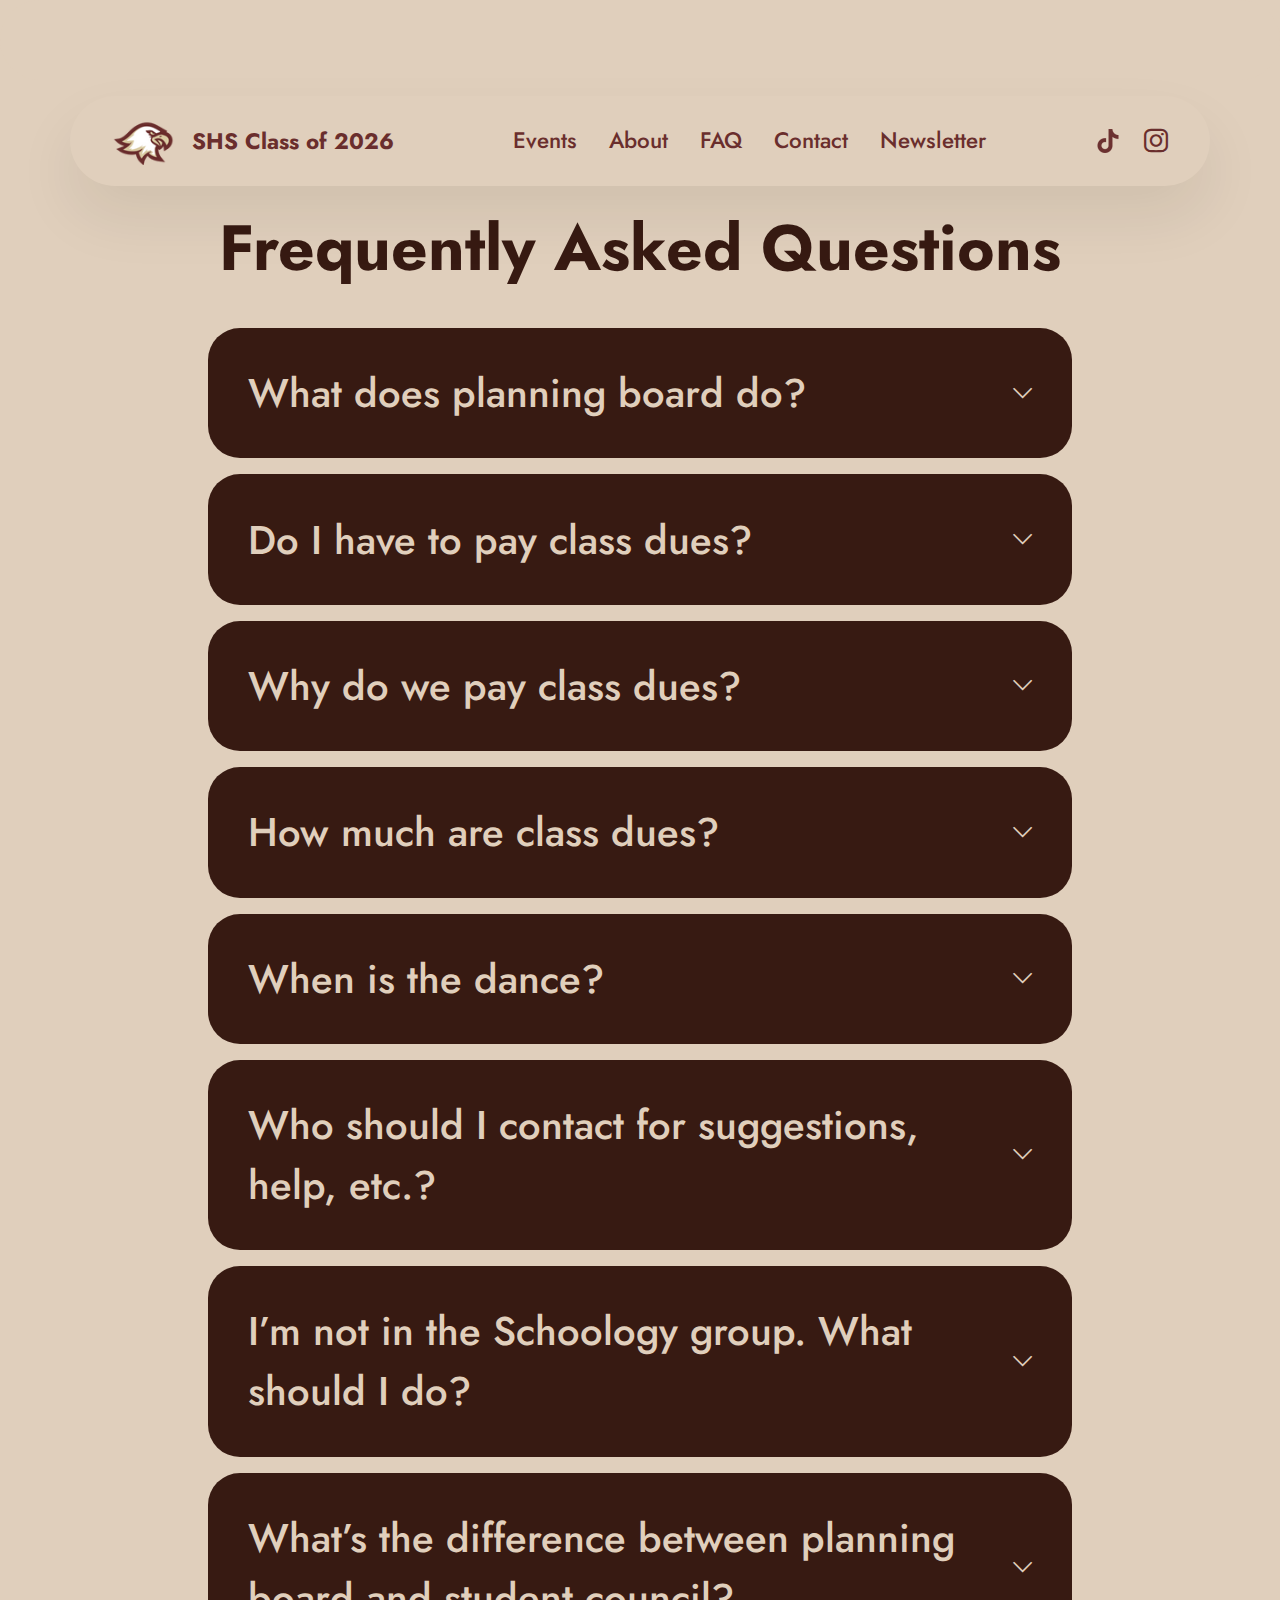
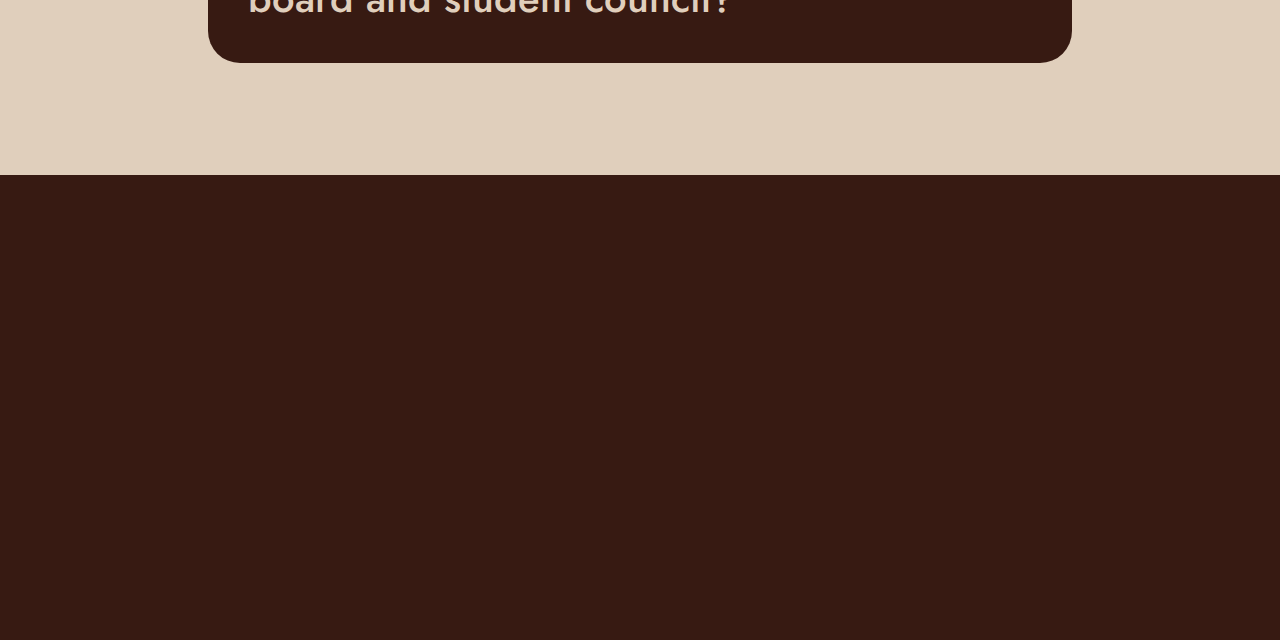
==== commit a02a8158: "update" ====
--- a/faq.html
+++ b/faq.html
@@ -34,8 +34,8 @@
 	<div class="ticker-container">
 	  <div class="ticker-wrapper">
 	  <div class="ticker-transition">
-	  <div class="ticker-item"><h1  class="mbr-section-title mbr-fonts-style align-center mb-0 display-2">Class Dues of $20 are due Friday 6/10!</h1></div>
-	  <div class="ticker-item"><h1  class="mbr-section-title mbr-fonts-style align-center mb-0 display-2">Dues will be collected at lunch between 2/10 and 6/10 </h1></div>
+	  <div class="ticker-item"><h1  class="mbr-section-title mbr-fonts-style align-center mb-0 display-2">Pickleball Tournament 11/15 and 11/17!</h1></div>
+	  <div class="ticker-item"><h1  class="mbr-section-title mbr-fonts-style align-center mb-0 display-2">Teams of 2, $10 each player</h1></div>
 	  </div>
 	  </div>
 	  </div>
--- a/assets/theme/css/style.css
+++ b/assets/theme/css/style.css
@@ -255,7 +255,7 @@
   flex-wrap: wrap;
   justify-content: center;
   align-content: center;
-  align-items: start;
+  align-items: center;
 }
 .media-container-row .media-size-item {
   width: 400px;
@@ -940,14 +940,17 @@
 }
 
 .row {
-  margin-left: -16px;
-  margin-right: -16px;
+  margin-left: 16px;
+  margin-right: 16px;
 }
 .row > [class*=col] {
   padding-left: 16px;
   padding-right: 16px;
 }
 
+.ballsy {
+  padding-left:50px;
+}
 @media (min-width: 992px) {
   .container-fluid {
     padding-left: 32px;
